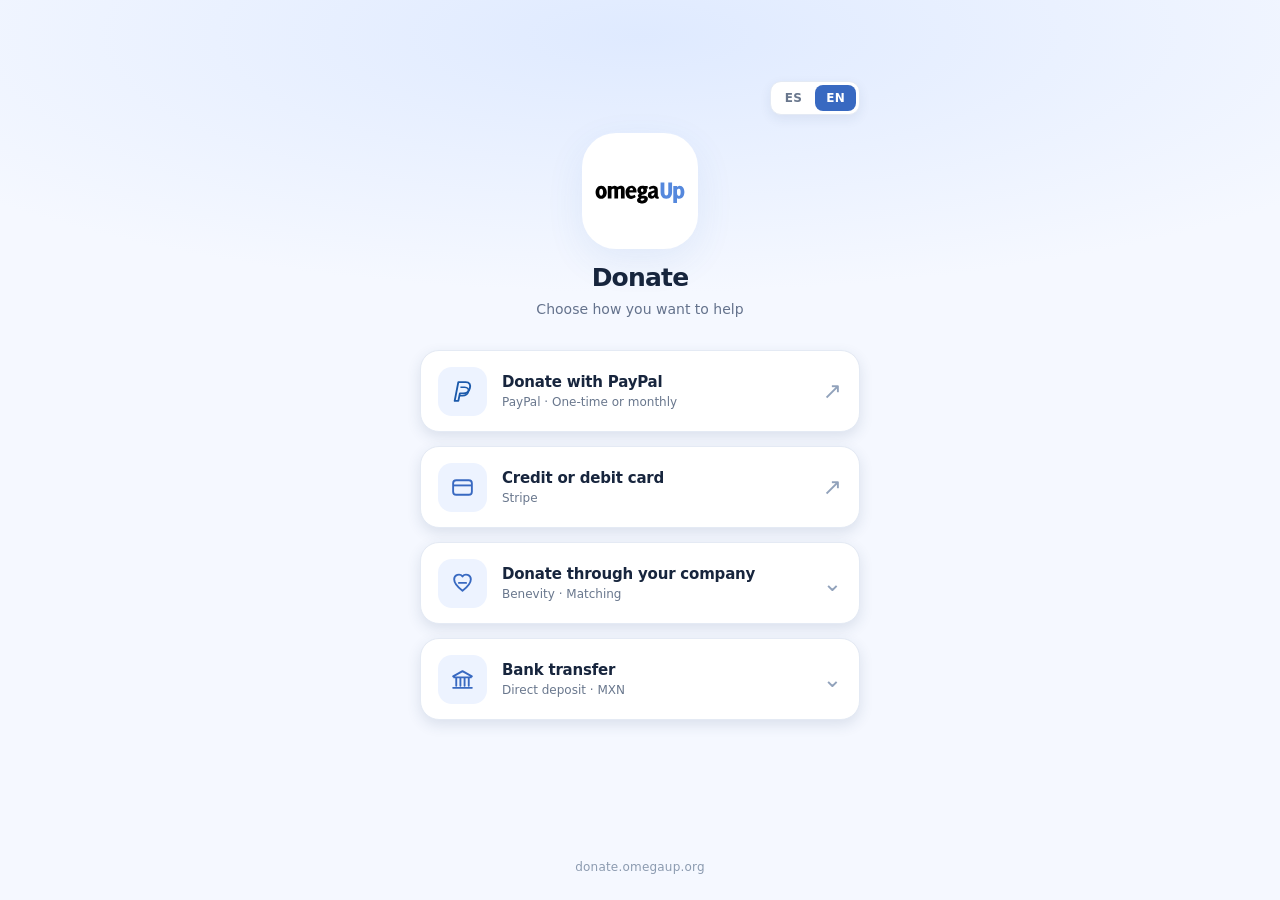
==== index.html @ d9622606 "Sitio bilingue ES/EN con selector y PayPal como primera opcion" ====
<!doctype html>
<html lang="es">
<head>
  <meta charset="utf-8">
  <meta name="viewport" content="width=device-width, initial-scale=1">
  <meta name="theme-color" content="#f5f8ff">
  <meta name="description" content="Elige cómo donar a omegaUp: Stripe, PayPal, Benevity o transferencia bancaria.">
  <meta property="og:type" content="website">
  <meta property="og:title" content="Donar a omegaUp">
  <meta property="og:description" content="Elige tu método de donación preferido.">
  <meta property="og:url" content="https://donate.omegaup.org/">
  <meta property="og:image" content="https://donate.omegaup.org/assets/logo-square.svg">
  <meta name="twitter:card" content="summary">
  <meta name="twitter:title" content="Donar a omegaUp">
  <meta name="twitter:description" content="Elige tu método de donación preferido.">
  <meta name="twitter:image" content="https://donate.omegaup.org/assets/logo-square.svg">
  <title>Donar a omegaUp</title>
  <link rel="icon" type="image/svg+xml" href="assets/logo-square.svg">
  <link rel="stylesheet" href="styles.css">
  <script defer src="links.js"></script>
  <script defer src="script.js"></script>
</head>
<body>
  <main class="page">
    <div class="lang-switch" role="group" aria-label="Language / Idioma">
      <button type="button" class="lang-btn" data-lang="es">ES</button>
      <button type="button" class="lang-btn" data-lang="en">EN</button>
    </div>
    <div class="brand">
      <div class="logo-wrap">
        <img src="assets/logo.svg" alt="omegaUp" class="logo" width="204" height="204">
      </div>
      <h1 data-i18n="title">Donaciones</h1>
      <p data-i18n="subtitle">Elige tu forma de apoyar</p>
    </div>
    <nav class="links" aria-label="Opciones para donar">
      <a class="link" data-method="paypal" hidden>
        <span class="button-icon paypal" aria-hidden="true"><svg viewBox="0 0 24 24" fill="none"><path d="M8 3h7c4 0 5 3 4 6-.7 3.2-3.1 4.8-6.5 4.8h-3L8 21H4.5L8 3Z" stroke="currentColor" stroke-width="1.8" stroke-linejoin="round"/><path d="M10 8h4c3 0 4.3 1.7 3.6 4.3-.7 2.5-2.2 3.7-5.6 3.7h-2.5" stroke="currentColor" stroke-width="1.5"/></svg></span>
        <span class="button-copy"><strong data-i18n="paypalTitle">Donar con PayPal</strong><small data-i18n="paypalSub">PayPal · Único o mensual</small></span>
        <span class="arrow" aria-hidden="true">↗</span>
      </a>
      <a class="link" data-method="stripe" hidden>
        <span class="button-icon" aria-hidden="true"><svg viewBox="0 0 24 24" fill="none"><rect x="3" y="5" width="18" height="14" rx="3" stroke="currentColor" stroke-width="1.8"/><path d="M3 10h18" stroke="currentColor" stroke-width="1.8"/></svg></span>
        <span class="button-copy"><strong data-i18n="stripeTitle">Tarjeta de crédito o débito</strong><small data-i18n="stripeSub">Stripe</small></span>
        <span class="arrow" aria-hidden="true">↗</span>
      </a>

      <button type="button" class="link" id="benevityToggle" aria-expanded="false" aria-controls="benevityPanel" hidden>
        <span class="button-icon" aria-hidden="true"><svg viewBox="0 0 24 24" fill="none"><path d="M20 8c0 5-8 11-8 11S4 13 4 8a4.5 4.5 0 0 1 8-2.8A4.5 4.5 0 0 1 20 8Z" stroke="currentColor" stroke-width="1.8" stroke-linejoin="round"/><path d="M8.5 11.5h7" stroke="currentColor" stroke-width="1.7" stroke-linecap="round"/></svg></span>
        <span class="button-copy"><strong data-i18n="benevityTitle">Donar con tu empresa</strong><small data-i18n="benevitySub">Benevity · Matching</small></span>
        <span class="arrow chevron" aria-hidden="true">⌄</span>
      </button>
      <div class="panel" id="benevityPanel" role="region" aria-label="Donación con matching de empresa" hidden>
        <p data-i18n="benevityBody">Si tu empresa tiene programa de <strong>matching</strong>, puede duplicar tu aportación. Busca <strong>“omegaUp”</strong> en el portal de donaciones de tu empresa.</p>
        <p class="panel-note" data-i18n="benevityNote">Ejemplos (cada enlace funciona solo para empleados de esa empresa):</p>
        <div class="panel-links" id="benevityLinks"></div>
      </div>

      <button type="button" class="link" id="bankToggle" aria-expanded="false" aria-controls="bankPanel" hidden>
        <span class="button-icon" aria-hidden="true"><svg viewBox="0 0 24 24" fill="none"><path d="m3 9 9-5 9 5M4 10h16M6 10v8m4-8v8m4-8v8m4-8v8M3 20h18" stroke="currentColor" stroke-width="1.8" stroke-linecap="round" stroke-linejoin="round"/></svg></span>
        <span class="button-copy"><strong data-i18n="bankTitle">Transferencia bancaria</strong><small data-i18n="bankSub">Depósito directo · MXN</small></span>
        <span class="arrow chevron" aria-hidden="true">⌄</span>
      </button>
      <div class="panel" id="bankPanel" role="region" aria-label="Datos para transferencia bancaria" hidden>
        <div class="bank-rows" id="bankRows"></div>
        <p class="panel-note" data-i18n="bankCopyNote">Toca cualquier dato para copiarlo.</p>
      </div>
    </nav>
    <p class="availability" id="availability" data-i18n="soon" hidden>Próximamente estarán disponibles los enlaces de donación.</p>
    <footer>donate.omegaup.org</footer>
  </main>
</body>
</html>
---- styles.css ----
:root{font-family:Inter,ui-sans-serif,system-ui,-apple-system,BlinkMacSystemFont,"Segoe UI",sans-serif;color:#17253d;background:#f5f8ff;font-synthesis:none;-webkit-font-smoothing:antialiased}*{box-sizing:border-box}body{margin:0;min-height:100vh;background:radial-gradient(ellipse 70% 30% at 50% 4%,#dfeaff 0,transparent 95%),#f5f8ff}.page{width:min(100% - 36px,440px);min-height:100svh;margin:auto;padding:clamp(48px,9vh,100px) 0 26px;display:flex;flex-direction:column;align-items:center}.brand{text-align:center;width:100%;margin-bottom:33px}.logo-wrap{width:116px;height:116px;margin:0 auto 14px;border-radius:34px;background:white;box-shadow:0 12px 38px #3b72bc17;display:grid;place-items:center}.logo{width:106px;height:106px;object-fit:contain}.brand h1{font-size:25px;line-height:1.2;letter-spacing:-.8px;font-weight:760;margin:0 0 8px}.brand p{color:#64728c;font-size:14px;margin:0}.links{width:100%;display:grid;gap:14px}.link{color:#17253d;text-decoration:none;background:#fff;min-height:82px;border:1px solid #e4eaf4;border-radius:19px;box-shadow:0 5px 14px #263f6820;display:flex;align-items:center;gap:15px;padding:15px 17px;transition:transform .18s,box-shadow .18s,border-color .18s}.link[hidden]{display:none}.link:hover{transform:translateY(-3px);border-color:#8daeea;box-shadow:0 12px 24px #335ba528}.link:focus-visible{outline:3px solid #5588dd;outline-offset:4px}.button-icon{background:#edf3ff;color:#3869c1;width:49px;height:49px;border-radius:14px;flex:0 0 49px;display:grid;place-items:center}.button-icon svg{width:25px;height:25px}.button-icon.paypal{color:#1c5aab}.button-copy{display:flex;flex-direction:column;gap:4px;min-width:0;flex:1}.button-copy strong{font-size:15px;font-weight:700;letter-spacing:-.2px}.button-copy small{font-size:12px;color:#69778d}.arrow{color:#91a2bb;font-size:23px;line-height:1}footer{margin-top:auto;padding-top:52px;font-size:12px;color:#8c9bb0;letter-spacing:.2px}.availability{text-align:center;font-size:13px;color:#75839c;margin-top:20px;line-height:1.6}@media(max-width:370px){.page{width:calc(100% - 26px)}.link{padding:13px 12px;gap:11px}.button-copy strong{font-size:14px}}@media(prefers-reduced-motion:reduce){.link{transition:none}}

/* Botones que abren panel (Benevity, banco) */
button.link{width:100%;font-family:inherit;text-align:left;cursor:pointer}
.chevron{transition:transform .2s}
button.link[aria-expanded="true"] .chevron{transform:rotate(180deg)}
/* Paneles desplegables */
.panel{background:#fff;border:1px solid #e4eaf4;border-top:0;border-radius:0 0 19px 19px;margin-top:-16px;padding:20px 18px 18px;box-shadow:0 5px 14px #263f6814;animation:panelIn .18s ease}
.panel[hidden]{display:none}
@keyframes panelIn{from{opacity:0;transform:translateY(-6px)}to{opacity:1;transform:none}}
.panel p{margin:0 0 12px;font-size:13.5px;color:#4a596f;line-height:1.5}
.panel p:last-child{margin-bottom:0}
.panel-note{font-size:12px;color:#75839c}
.panel-links{display:flex;flex-wrap:wrap;gap:8px}
.panel-link{flex:1 1 auto;text-align:center;text-decoration:none;font-size:13px;font-weight:600;color:#3869c1;background:#edf3ff;border-radius:11px;padding:10px 12px;transition:background .15s}
.panel-link:hover{background:#dfeaff}
.panel-link:focus-visible{outline:3px solid #5588dd;outline-offset:2px}
/* Filas de datos bancarios */
.bank-rows{display:grid;gap:9px;margin-bottom:12px}
.bank-row{display:flex;align-items:center;gap:10px;width:100%;text-align:left;background:#f7faff;border:1px solid #e9eff8;border-radius:12px;padding:10px 12px;font-family:inherit}
.bank-row.copyable{cursor:pointer;transition:border-color .15s,background .15s}
.bank-row.copyable:hover{border-color:#8daeea;background:#eff5ff}
.bank-row.copyable:focus-visible{outline:3px solid #5588dd;outline-offset:2px}
.bank-row.copied{border-color:#4caf7d;background:#eafaf1}
.bank-label{font-size:11.5px;color:#75839c;flex:0 0 auto;min-width:92px}
.bank-value{font-size:14px;font-weight:600;color:#17253d;letter-spacing:.3px;flex:1;word-break:break-all}
.bank-copy{font-size:11px;font-weight:700;color:#3869c1;flex:0 0 auto}
.bank-row.copied .bank-copy{color:#2e9e68}

/* Selector de idioma */
.lang-switch{align-self:flex-end;display:inline-flex;gap:2px;background:#fff;border:1px solid #e4eaf4;border-radius:11px;padding:3px;box-shadow:0 4px 12px #263f6814;margin-bottom:18px}
.lang-btn{font-family:inherit;cursor:pointer;border:0;background:transparent;color:#69778d;font-size:12px;font-weight:700;letter-spacing:.3px;padding:6px 11px;border-radius:8px;transition:background .15s,color .15s}
.lang-btn:hover{color:#3869c1}
.lang-btn.active{background:#3869c1;color:#fff}
.lang-btn:focus-visible{outline:3px solid #5588dd;outline-offset:2px}
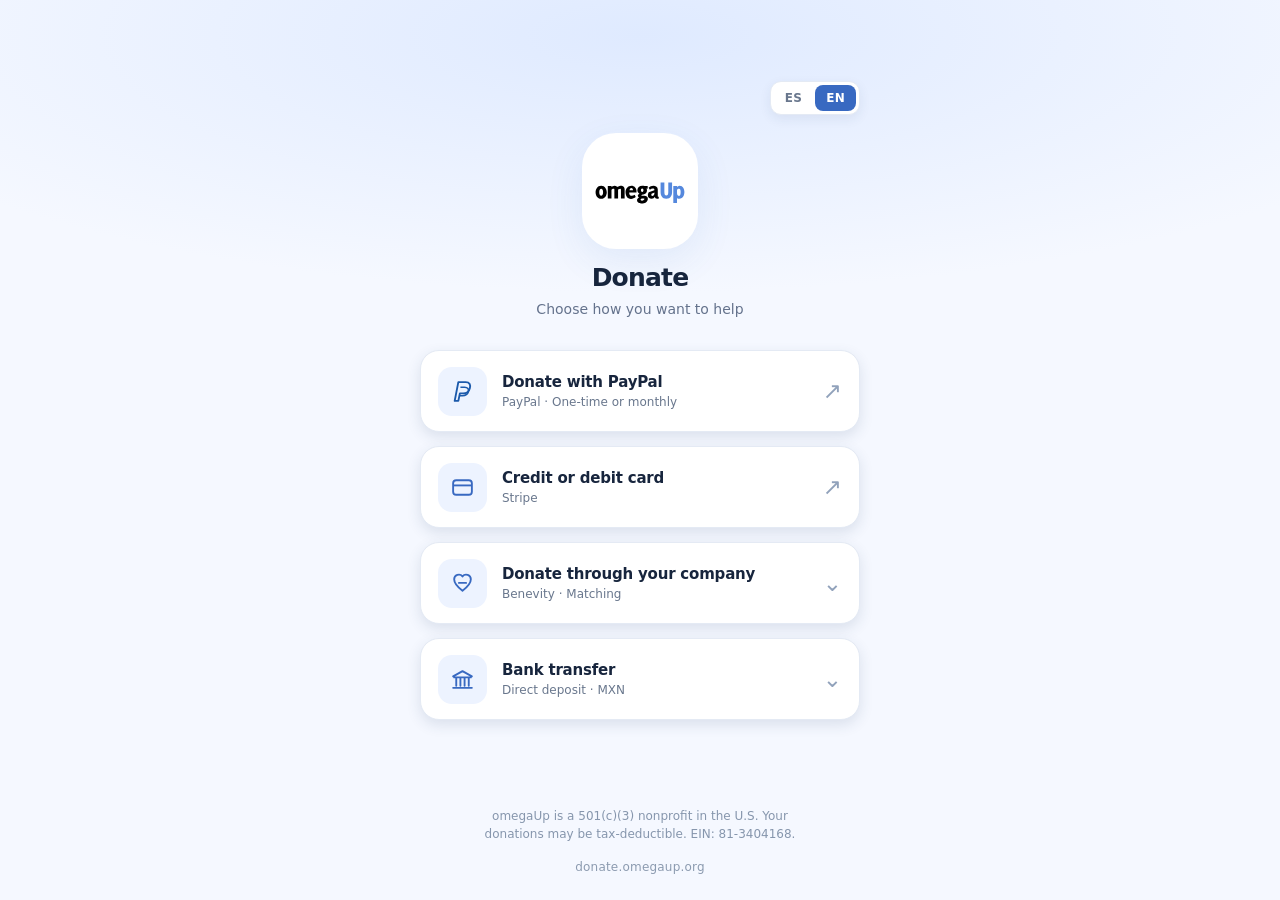
==== commit bf3d2a3d: "Agregar nota fiscal 501(c)(3) bilingue con EIN" ====
--- a/index.html
+++ b/index.html
@@ -67,6 +67,7 @@
       </div>
     </nav>
     <p class="availability" id="availability" data-i18n="soon" hidden>Próximamente estarán disponibles los enlaces de donación.</p>
+    <p class="tax-note" data-i18n="taxNote">omegaUp es una organización sin fines de lucro 501(c)(3) en EE.&nbsp;UU. Tus donativos pueden ser deducibles de impuestos. EIN: 81-3404168.</p>
     <footer>donate.omegaup.org</footer>
   </main>
 </body>
--- a/styles.css
+++ b/styles.css
@@ -33,3 +33,7 @@
 .lang-btn:hover{color:#3869c1}
 .lang-btn.active{background:#3869c1;color:#fff}
 .lang-btn:focus-visible{outline:3px solid #5588dd;outline-offset:2px}
+
+/* Nota fiscal (501c3) */
+.tax-note{text-align:center;font-size:12px;color:#8696ad;line-height:1.55;margin:auto auto 0;padding-top:40px;max-width:340px}
+footer{margin-top:0;padding-top:16px}
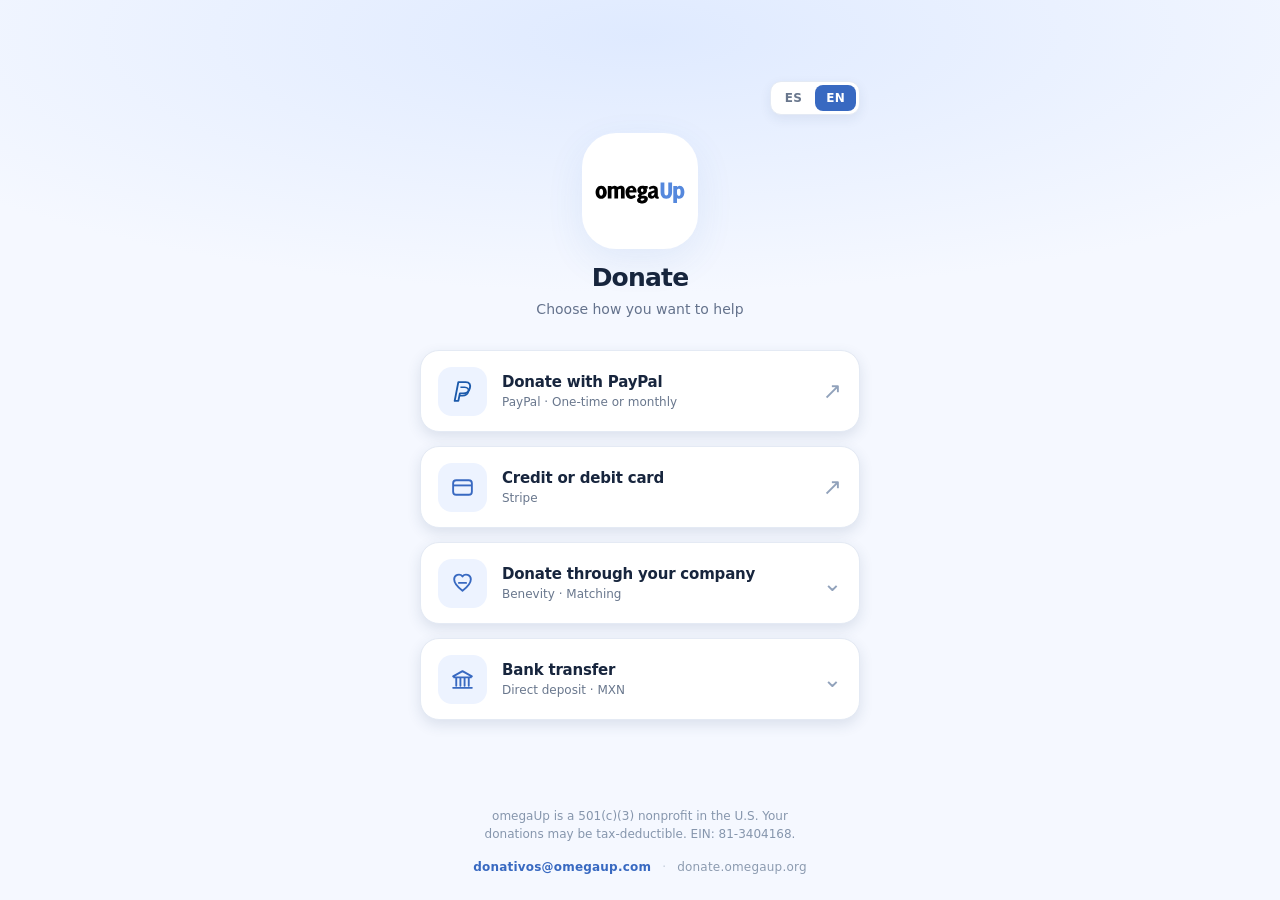
==== commit 3ac8234f: "Agregar correo de contacto donativos@omegaup.com en el footer" ====
--- a/index.html
+++ b/index.html
@@ -68,7 +68,11 @@
     </nav>
     <p class="availability" id="availability" data-i18n="soon" hidden>Próximamente estarán disponibles los enlaces de donación.</p>
     <p class="tax-note" data-i18n="taxNote">omegaUp es una organización sin fines de lucro 501(c)(3) en EE.&nbsp;UU. Tus donativos pueden ser deducibles de impuestos. EIN: 81-3404168.</p>
-    <footer>donate.omegaup.org</footer>
+    <footer>
+      <a href="mailto:donativos@omegaup.com" class="footer-mail">donativos@omegaup.com</a>
+      <span class="footer-dot" aria-hidden="true">·</span>
+      donate.omegaup.org
+    </footer>
   </main>
 </body>
 </html>
--- a/styles.css
+++ b/styles.css
@@ -37,3 +37,21 @@
 /* Nota fiscal (501c3) */
 .tax-note{text-align:center;font-size:12px;color:#8696ad;line-height:1.55;margin:auto auto 0;padding-top:40px;max-width:340px}
 footer{margin-top:0;padding-top:16px}
+
+/* Unir botón y panel sin muescas al estar expandido */
+button.link[aria-expanded="true"]{border-radius:19px 19px 0 0;border-bottom-color:transparent}
+button.link[aria-expanded="true"]:hover{transform:none;box-shadow:0 5px 14px #263f6820}
+/* Al pasar el mouse sobre el conjunto expandido, el borde azul rodea todo.
+   El borde inferior del botón queda transparente para que el contorno sea continuo. */
+button.link[aria-expanded="true"]:hover{border-color:#8daeea;border-bottom-color:transparent}
+button.link[aria-expanded="true"]:hover + .panel{border-color:#8daeea}
+/* Hover sobre el panel: resalta también el botón anterior (navegadores con :has) */
+.panel:hover{border-color:#8daeea}
+button.link[aria-expanded="true"]:has(+ .panel:hover){border-color:#8daeea;border-bottom-color:transparent}
+
+/* Correo en el footer */
+footer{text-align:center}
+.footer-mail{color:#3869c1;text-decoration:none;font-weight:600}
+.footer-mail:hover{text-decoration:underline}
+.footer-mail:focus-visible{outline:3px solid #5588dd;outline-offset:2px;border-radius:3px}
+.footer-dot{margin:0 7px;color:#c2ccda}
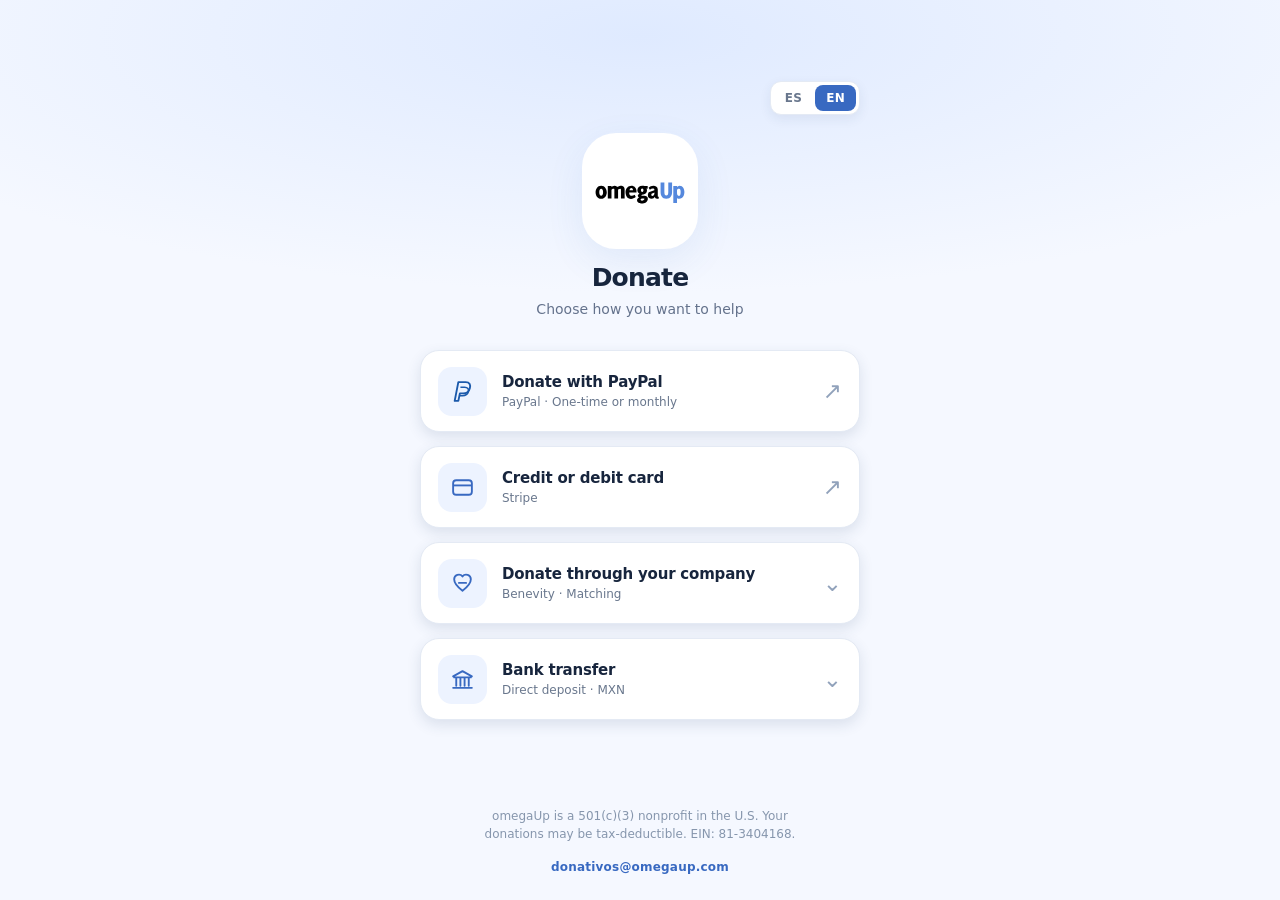
==== commit efa49f84: "Quitar dominio redundante del footer, dejar solo el correo" ====
--- a/index.html
+++ b/index.html
@@ -70,8 +70,6 @@
     <p class="tax-note" data-i18n="taxNote">omegaUp es una organización sin fines de lucro 501(c)(3) en EE.&nbsp;UU. Tus donativos pueden ser deducibles de impuestos. EIN: 81-3404168.</p>
     <footer>
       <a href="mailto:donativos@omegaup.com" class="footer-mail">donativos@omegaup.com</a>
-      <span class="footer-dot" aria-hidden="true">·</span>
-      donate.omegaup.org
     </footer>
   </main>
 </body>
--- a/styles.css
+++ b/styles.css
@@ -54,4 +54,3 @@
 .footer-mail{color:#3869c1;text-decoration:none;font-weight:600}
 .footer-mail:hover{text-decoration:underline}
 .footer-mail:focus-visible{outline:3px solid #5588dd;outline-offset:2px;border-radius:3px}
-.footer-dot{margin:0 7px;color:#c2ccda}
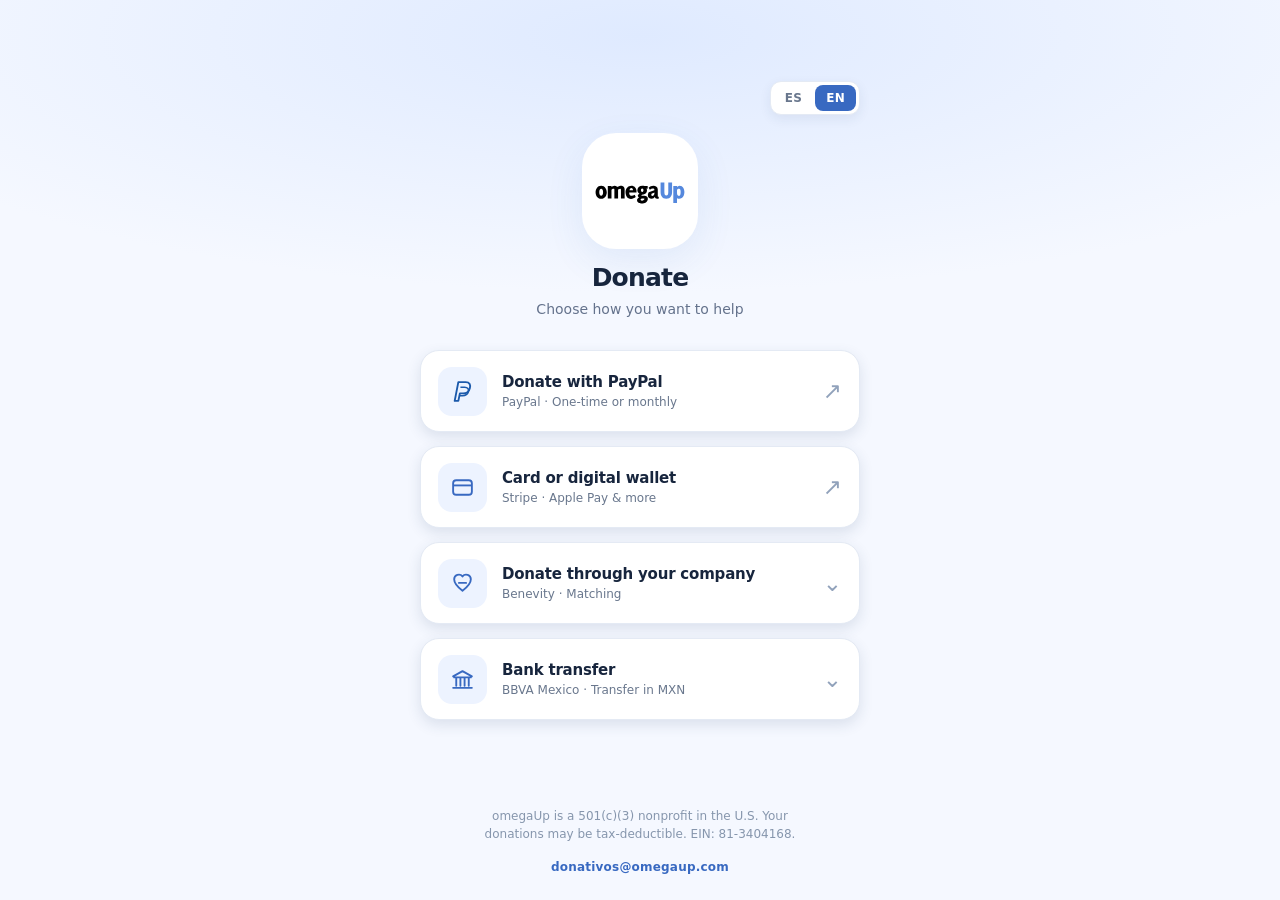
==== commit 6e32b2f9: "Mejorar subtitulos de Stripe (pago digital) y banco (BBVA MXN)" ====
--- a/index.html
+++ b/index.html
@@ -41,7 +41,7 @@
       </a>
       <a class="link" data-method="stripe" hidden>
         <span class="button-icon" aria-hidden="true"><svg viewBox="0 0 24 24" fill="none"><rect x="3" y="5" width="18" height="14" rx="3" stroke="currentColor" stroke-width="1.8"/><path d="M3 10h18" stroke="currentColor" stroke-width="1.8"/></svg></span>
-        <span class="button-copy"><strong data-i18n="stripeTitle">Tarjeta de crédito o débito</strong><small data-i18n="stripeSub">Stripe</small></span>
+        <span class="button-copy"><strong data-i18n="stripeTitle">Tarjeta o pago digital</strong><small data-i18n="stripeSub">Stripe · Apple Pay y más</small></span>
         <span class="arrow" aria-hidden="true">↗</span>
       </a>
 
@@ -58,7 +58,7 @@
 
       <button type="button" class="link" id="bankToggle" aria-expanded="false" aria-controls="bankPanel" hidden>
         <span class="button-icon" aria-hidden="true"><svg viewBox="0 0 24 24" fill="none"><path d="m3 9 9-5 9 5M4 10h16M6 10v8m4-8v8m4-8v8m4-8v8M3 20h18" stroke="currentColor" stroke-width="1.8" stroke-linecap="round" stroke-linejoin="round"/></svg></span>
-        <span class="button-copy"><strong data-i18n="bankTitle">Transferencia bancaria</strong><small data-i18n="bankSub">Depósito directo · MXN</small></span>
+        <span class="button-copy"><strong data-i18n="bankTitle">Transferencia bancaria</strong><small data-i18n="bankSub">BBVA México · Transferencia en MXN</small></span>
         <span class="arrow chevron" aria-hidden="true">⌄</span>
       </button>
       <div class="panel" id="bankPanel" role="region" aria-label="Datos para transferencia bancaria" hidden>
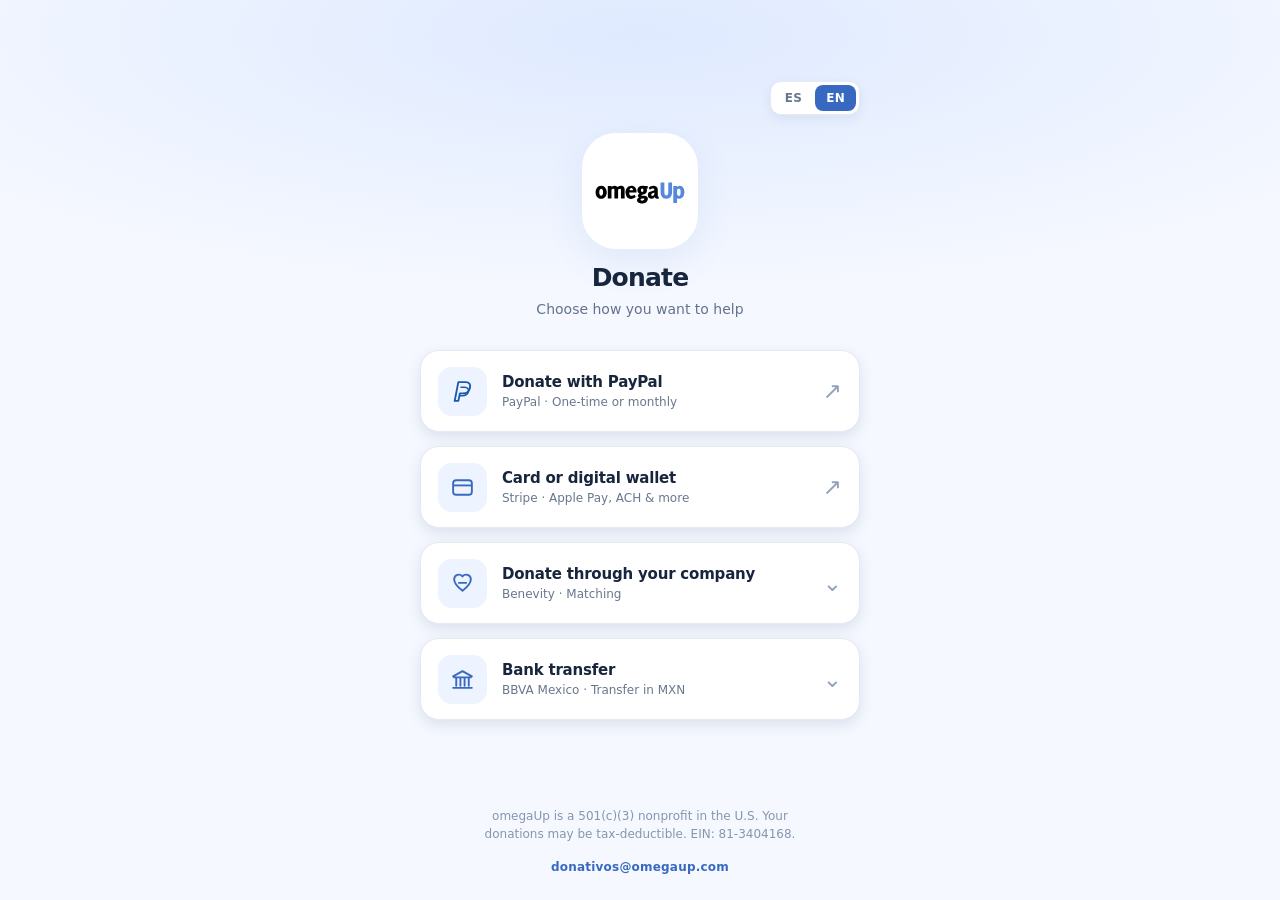
==== commit 0e0790b9: "Mencionar ACH en el subtitulo de Stripe" ====
--- a/index.html
+++ b/index.html
@@ -41,7 +41,7 @@
       </a>
       <a class="link" data-method="stripe" hidden>
         <span class="button-icon" aria-hidden="true"><svg viewBox="0 0 24 24" fill="none"><rect x="3" y="5" width="18" height="14" rx="3" stroke="currentColor" stroke-width="1.8"/><path d="M3 10h18" stroke="currentColor" stroke-width="1.8"/></svg></span>
-        <span class="button-copy"><strong data-i18n="stripeTitle">Tarjeta o pago digital</strong><small data-i18n="stripeSub">Stripe · Apple Pay y más</small></span>
+        <span class="button-copy"><strong data-i18n="stripeTitle">Tarjeta o pago digital</strong><small data-i18n="stripeSub">Stripe · Apple Pay, ACH y más</small></span>
         <span class="arrow" aria-hidden="true">↗</span>
       </a>
 
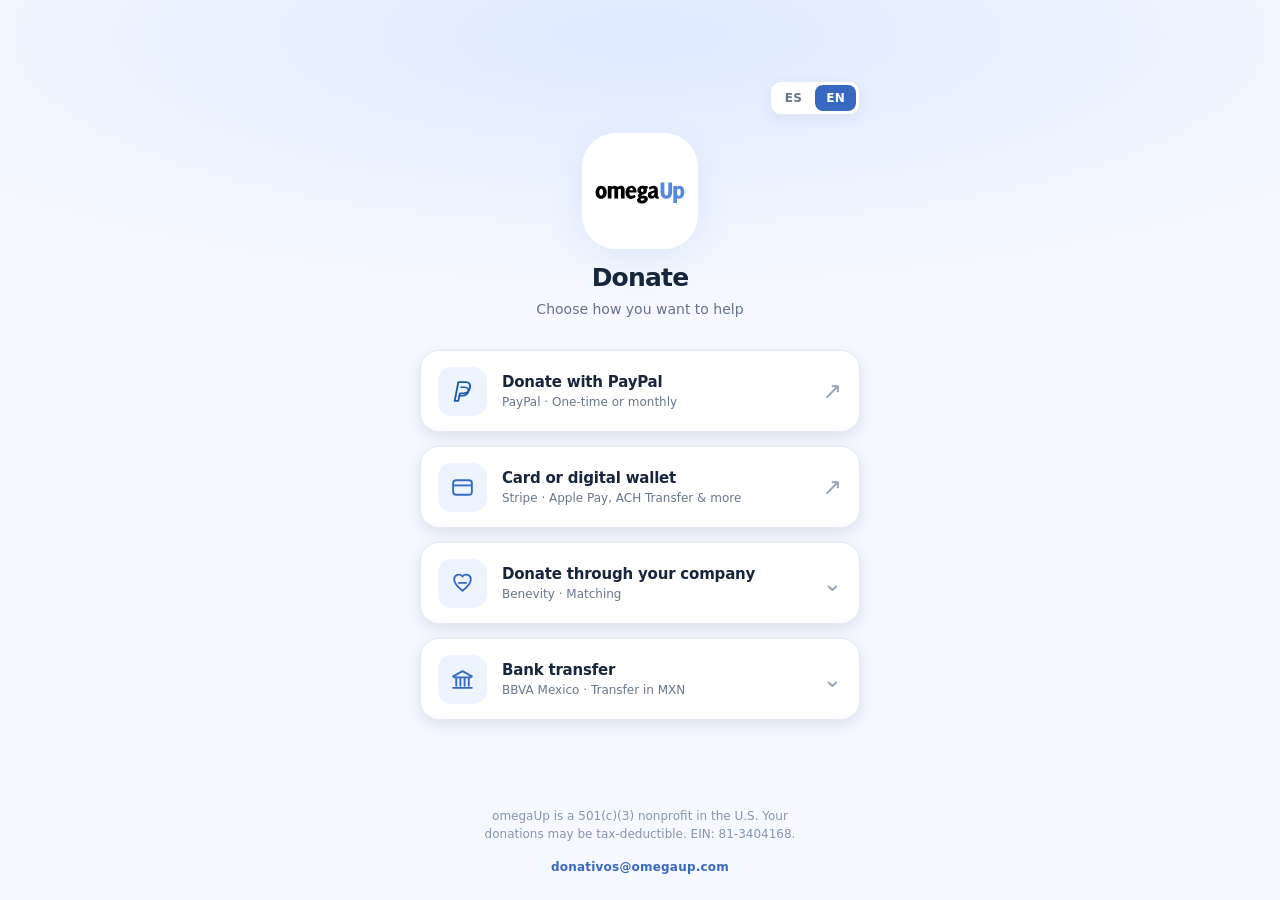
==== commit 00177546: "Usar 'ACH Transfer' en el subtitulo de Stripe" ====
--- a/index.html
+++ b/index.html
@@ -41,7 +41,7 @@
       </a>
       <a class="link" data-method="stripe" hidden>
         <span class="button-icon" aria-hidden="true"><svg viewBox="0 0 24 24" fill="none"><rect x="3" y="5" width="18" height="14" rx="3" stroke="currentColor" stroke-width="1.8"/><path d="M3 10h18" stroke="currentColor" stroke-width="1.8"/></svg></span>
-        <span class="button-copy"><strong data-i18n="stripeTitle">Tarjeta o pago digital</strong><small data-i18n="stripeSub">Stripe · Apple Pay, ACH y más</small></span>
+        <span class="button-copy"><strong data-i18n="stripeTitle">Tarjeta o pago digital</strong><small data-i18n="stripeSub">Stripe · Apple Pay, ACH Transfer y más</small></span>
         <span class="arrow" aria-hidden="true">↗</span>
       </a>
 
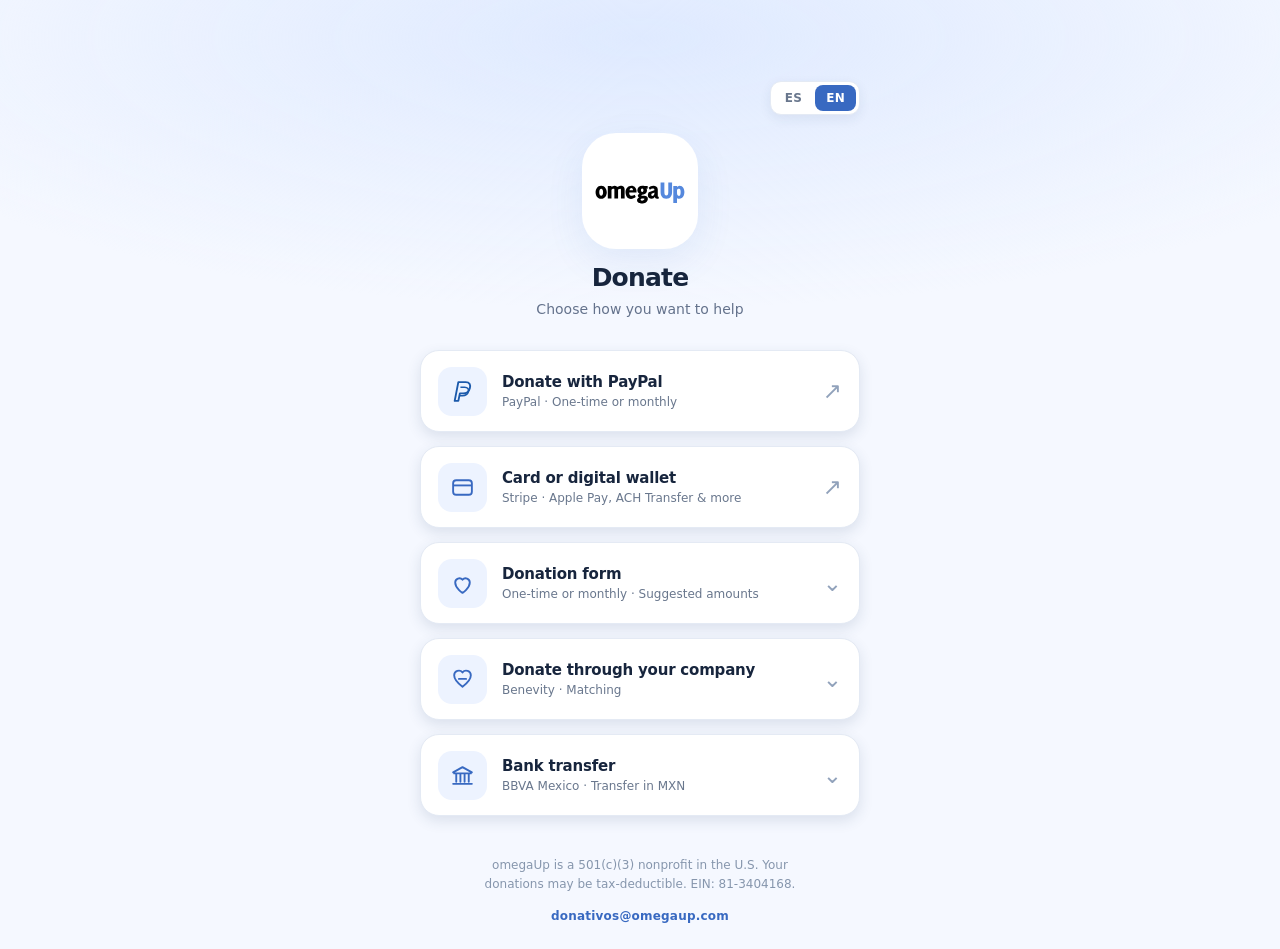
==== commit 5c9bd7d6: "Agregar formulario de Keela embebido como opcion de donacion" ====
--- a/index.html
+++ b/index.html
@@ -45,6 +45,15 @@
         <span class="arrow" aria-hidden="true">↗</span>
       </a>
 
+      <button type="button" class="link" id="keelaToggle" aria-expanded="false" aria-controls="keelaPanel" hidden>
+        <span class="button-icon" aria-hidden="true"><svg viewBox="0 0 24 24" fill="none"><path d="M12 21s-7-4.5-7-10a4 4 0 0 1 7-2.6A4 4 0 0 1 19 11c0 5.5-7 10-7 10Z" stroke="currentColor" stroke-width="1.8" stroke-linejoin="round"/></svg></span>
+        <span class="button-copy"><strong data-i18n="keelaTitle">Formulario de donación</strong><small data-i18n="keelaSub">Único o mensual · Montos sugeridos</small></span>
+        <span class="arrow chevron" aria-hidden="true">⌄</span>
+      </button>
+      <div class="panel" id="keelaPanel" role="region" aria-label="Formulario de donación" hidden>
+        <div class="keela-embed" id="keelaEmbed"></div>
+      </div>
+
       <button type="button" class="link" id="benevityToggle" aria-expanded="false" aria-controls="benevityPanel" hidden>
         <span class="button-icon" aria-hidden="true"><svg viewBox="0 0 24 24" fill="none"><path d="M20 8c0 5-8 11-8 11S4 13 4 8a4.5 4.5 0 0 1 8-2.8A4.5 4.5 0 0 1 20 8Z" stroke="currentColor" stroke-width="1.8" stroke-linejoin="round"/><path d="M8.5 11.5h7" stroke="currentColor" stroke-width="1.7" stroke-linecap="round"/></svg></span>
         <span class="button-copy"><strong data-i18n="benevityTitle">Donar con tu empresa</strong><small data-i18n="benevitySub">Benevity · Matching</small></span>
--- a/styles.css
+++ b/styles.css
@@ -54,3 +54,8 @@
 .footer-mail{color:#3869c1;text-decoration:none;font-weight:600}
 .footer-mail:hover{text-decoration:underline}
 .footer-mail:focus-visible{outline:3px solid #5588dd;outline-offset:2px;border-radius:3px}
+
+/* Formulario embebido de Keela */
+.keela-embed{min-height:10px}
+.keela-iframe{width:100%;height:620px;border:0;border-radius:12px;display:block;background:#fff}
+@media(max-width:400px){.keela-iframe{height:680px}}
